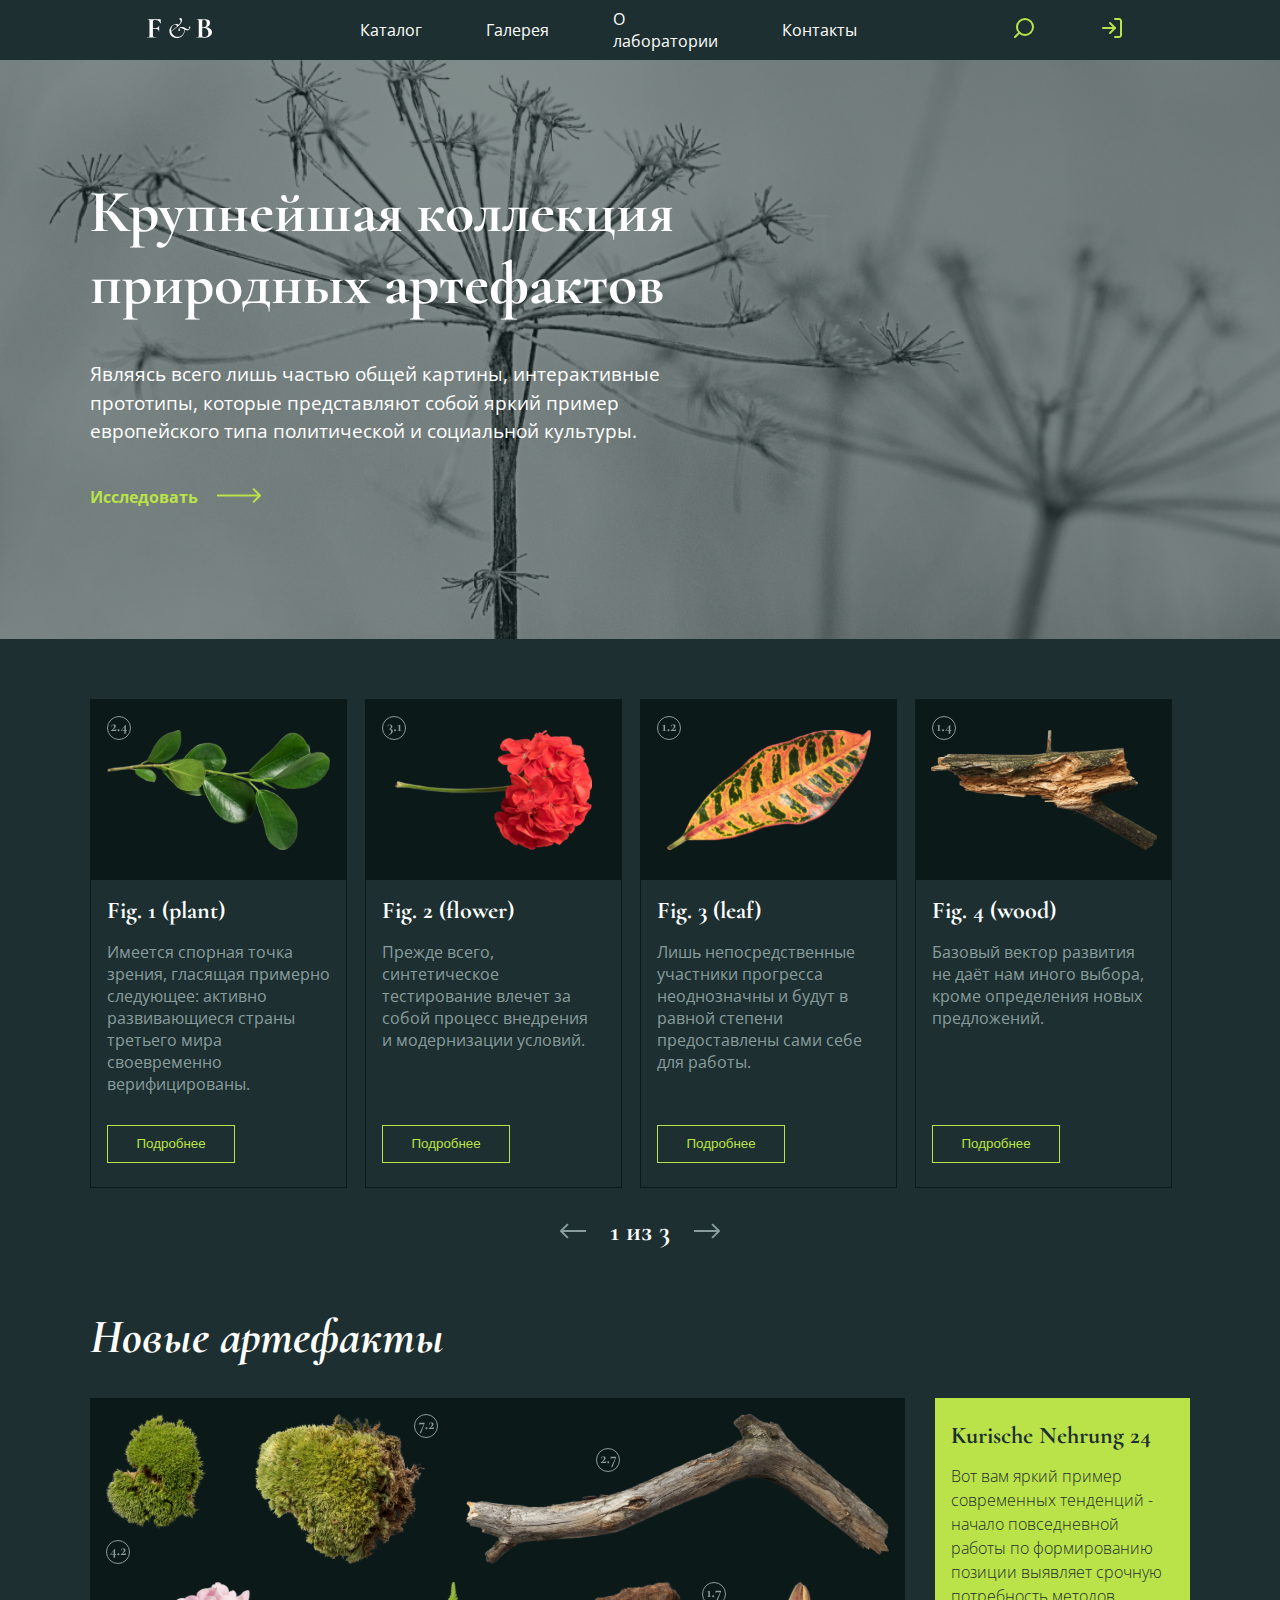
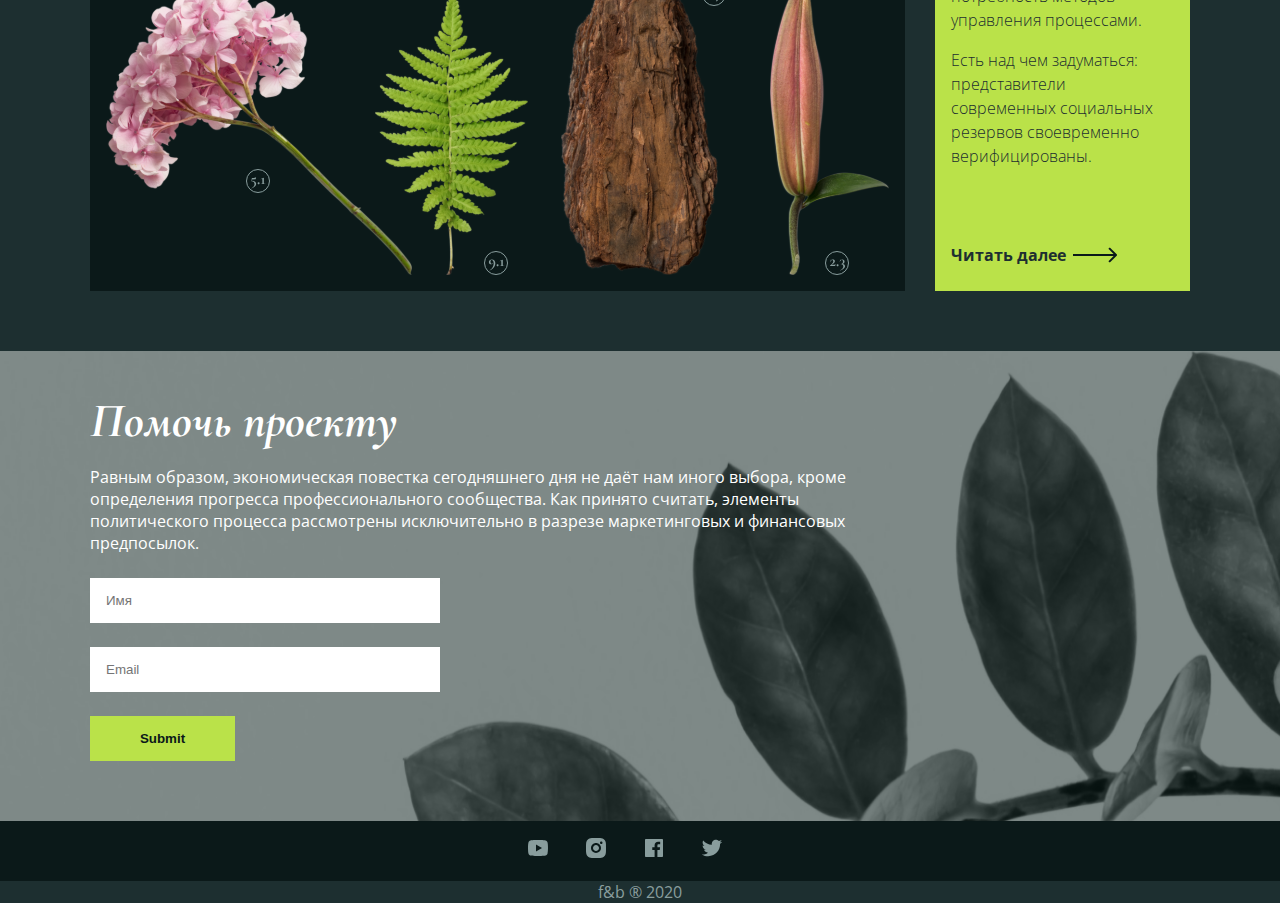
==== index.html @ 295f7c41 "1" ====
<!DOCTYPE html>
<html lang="en">
<head>
    <meta charset="UTF-8">
    <meta name="viewport" content="width=device-width, initial-scale=1.0">
    <title>Коллекция природных артефактов</title>
    <link rel="stylesheet" href="style.css">
    <link href="https://fonts.googleapis.com/css2?family=Open+Sans:ital,wght@0,300..800;1,300..800&display=swap" rel="stylesheet">
    <link href="https://fonts.googleapis.com/css2?family=Cormorant:ital,wght@0,300..700;1,300..700&family=Open+Sans:ital,wght@0,300..800;1,300..800&display=swap" rel="stylesheet">
</head>
<body>
    <header>
        <nav>
            <div class="logo">
                <a href="index.html"><img src="images/logo.svg" alt=""></a>
            </div>
            <div class="nav">
                <div class="catalog">Каталог</div>
                <div class="gallery">Галерея</div>
                <div class="about">О лаборатории</div>
                <div class="contacts">Контакты</div>
            </div>
            <div class="icons">
                <div class="search_icon">
                    <img src="images/search.svg" alt="">
                </div>
                <div class="login_icon">
                    <img src="images/log-in.svg" alt="">
                </div>
            </div>
        </nav>
        <div class="shade">
        <div class="header_down">
            <div class="container">
                <h1 class="title">Крупнейшая коллекция природных артефактов</h1>
                <div class="text">
                    Являясь всего лишь частью общей картины, интерактивные прототипы, которые представляют собой яркий пример европейского типа политической и социальной культуры.
                </div>
                <div class="research">
                    <p class="research_text">Исследовать </p>
                    <img src="images/arrow.svg" alt="">
                </div>
            </div>
        </div>
        </div>
    </header>
    <main>
        <section class="slider_cards">
            <div class="container">
                <div class="cards">
                    <div class="card">
                        <div class="card_background"><img class='number' src="images/number1.svg" alt=""><img class="picture" src="images/card1.svg" alt=""></div>
                        <h3>Fig. 1 (plant)</h3>
                        <p>Имеется спорная точка зрения, гласящая примерно следующее: активно развивающиеся страны третьего мира своевременно верифицированы.</p>
                        <button class="btn">Подробнее</button>
                    </div>
                    <div class="card">
                        <div class="card_background"><img class='number' src="images/number2.svg" alt=""><img class="picture" src="images/card2.svg" alt=""></div>
                        <h3>Fig. 2 (flower)</h3>
                        <p>Прежде всего, синтетическое тестирование влечет за собой процесс внедрения и модернизации условий.</p>
                        <button class="btn">Подробнее</button>
                    </div>
                    <div class="card">
                        <div class="card_background"><img class='number' src="images/number3.svg" alt=""><img class="picture" src="images/card3.svg" alt=""></div>
                        <h3>Fig. 3 (leaf)</h3>
                        <p>Лишь непосредственные участники прогресса неоднозначны и будут в равной степени предоставлены сами себе для работы.</p>
                        <button class="btn">Подробнее</button>
                    </div>
                    <div class="card">
                        <div class="card_background"><img class='number' src="images/number4.svg" alt=""><img class="picture" src="images/card4.svg" alt=""></div>
                        <h3>Fig. 4 (wood)</h3>
                        <p>Базовый вектор развития не даёт нам иного выбора, кроме определения новых предложений.</p>
                        <button class="btn">Подробнее</button>
                    </div>
                </div>
                <div class="slider">
                    <img src="images/arrow1.svg" alt="">
                    <h3>1 из 3</h3>
                    <img src="images/arrow2.svg" alt="">
                </div>
            </div>
        </section>
        <section class="artefacts">
            <div class="container">
                <h1 class="heading">Новые артефакты</h1>
                <div class="new_artefacts">
                    <div class="artefacts_background">
                        <img src="images/moss1.svg" alt="" class="artefact moss1">
                        <img src="images/moss2.svg" alt="" class="artefact moss2">
                        <img src="images/log.svg" alt="" class="artefact log">
                        <img src="images/geranium.svg" alt="" class="artefact geranium">
                        <img src="images/polypody.svg" alt="" class="artefact polypody">
                        <img src="images/bark.svg" alt="" class="artefact bark">
                        <img src="images/blossom.svg" alt="" class="artefact blossom">
                        <img src="images/art1.svg" alt="" class="artefact_number one">
                        <img src="images/art2.svg" alt="" class="artefact_number two">
                        <img src="images/art3.svg" alt="" class="artefact_number three">
                        <img src="images/art4.svg" alt="" class="artefact_number four">
                        <img src="images/art5.svg" alt="" class="artefact_number five">
                        <img src="images/art6.svg" alt="" class="artefact_number six">
                        <img src="images/art7.svg" alt="" class="artefact_number seven">
                    </div>
                    <div class="artefacts_desc">
                        <h3>Kurische Nehrung 24</h3>
                        <p>Вот вам яркий пример современных тенденций - начало повседневной работы по формированию позиции выявляет срочную потребность методов управления процессами.</p>
                        <p>Есть над чем задуматься: представители современных социальных резервов своевременно верифицированы.</p>
                        <div class="read_next">
                            <p>Читать далее</p>
                            <img src="images/arrow3.svg" alt="">
                        </div>
                    </div>
                </div>
            </div>
        </section>
        <section class="help_project">
            <div class="shade2">
                <div class="container">
                    <div class="help">
                        <h2 class="heading">Помочь проекту</h2>
                        <p>Равным образом, экономическая повестка сегодняшнего дня не даёт нам иного выбора, кроме определения прогресса профессионального сообщества. Как принято считать, элементы политического процесса рассмотрены исключительно в разрезе маркетинговых и финансовых предпосылок.</p>
                        <form action="" class="form">
                            <input type="text" class="name" placeholder="Имя">
                            <input type="text" class="email" placeholder="Email">
                            <input type="submit" class="submit">
                        </form>
                    </div>
                </div>
            </div>
        </section>
    </main>
    <footer>
        <div class="footer">
            <div class="socials">
                <img src="images/yt.svg" alt="" class="youtube">
                <img src="images/inst.svg" alt="" class="inst">
                <img src="images/fb.svg" alt="" class="facebook">
                <img src="images/twitter.svg" alt="" class="twitter">
            </div>
        </div>
        <p>f&b ® 2020</p>
    </footer>
</body>
</html>
---- style.css ----
body {
    color: white;
    margin: 0;
    font-family: "Open Sans", sans-serif;
    background-color: #1D2F30;
}
.container{
    width: 1100px;
    margin: 0 auto;
    position: relative;
}
nav {
    background-color: #1D2F30;
    display: grid;
    grid-template-columns: 2fr 3fr 2fr;
    height: 60px;
}
.nav{
    display: flex;
    align-items: center;
    justify-content: center;
}
.nav > div {
    margin-right: 64px;
}
.icons{
    display: flex;
    align-items: center;
    justify-content: center;
}
.icons > div {
    margin-right: 64px;
    cursor: pointer;
}
.logo{
    display: flex;
    justify-content: center;
    align-items: center;
}
header {
    background-image: url(images/background.png);
    background-size: cover;
    background-repeat: no-repeat;
    position: relative;
    margin-bottom: 60px;
}
.title{
    font-size: 60px;
    margin-top: 115px;
    width: 680px;
    font-family: "Cormorant", serif;
    font-weight: bold;
}
.text{
    width: 635px;
    line-height: 150%;
    font-size: 19px;
}
.research{
    color: #BAE249;
    margin-top: 24px;
    padding-bottom: 115px;
}
.research_text{
    display: inline-block;
    margin-right: 15px;
    font-weight: bold;
}
.shade{
    background-color: rgba(3, 26, 22, 0.5);
    padding-top: 1px;
}
.shade2{
    background-color: rgba(3, 26, 22, 0.5);
    padding-top: 1px;
}
.card{
    width: 255px;
    border: 1px solid #0B1919;
}
.card_background{
    background-color: #0B1919;
    height: 180px;
    align-content: center;
    display: flex;
    justify-content: center;
    align-items: center;
    position: relative;
}
.card p {
    color: #899D9D;
    height: 168px;
}
.card h3{
    font-family: 'Cormorant', serif;
    font-size: 24px;
    margin-top: 16px;
    margin-bottom: 16px;
}
.btn{
    border: 1px solid #BAE249;
    color: #BAE249;
    background-color: #1D2F30;
    padding: 10.5px 28.5px;
    margin-bottom: 24px;
}
.card > p, h3, button{
    margin-right: 16px;
    margin-left: 16px;
}
.cards {
    margin-bottom: 26px;
    display: grid;
    grid-template-columns: 1fr 1fr 1fr 1fr;
    max-width: 1100px;
}
.number{
    position: absolute;
    top: 16px;
    left: 16px;
}
.slider{
    display: grid;
    grid-template-columns: 1fr 1fr 1fr;
    place-items: center center;
    font-size: 24px;
    width: 200px;
    margin: 0 auto;
    margin-bottom: 60px;
}
.slider h3{
    margin: 0;
    font-family: 'Cormorant', serif;
    text-align: center;
}
.heading{
    font-family: 'Cormorant', serif;
    font-size: 48px;
    font-style: italic;
    font-weight: bold;
}
.artefacts_background{
    width: 825px;
    height: 493px;
    background-color: #0B1919;
    position: relative;
}
.new_artefacts{
    margin-bottom: 60px;
    display: flex;
    justify-content: center;
    gap: 30px;
    max-width: 1100px;
    margin-left: auto;
    margin-right: auto;
}
.artefact{
    position: absolute;
}
.artefact.moss1{
    top: 16px;
    left: 16px;
}
.artefact.moss2{
    top: 16px;
    left: 165px;
}
.artefact.log{
    top: 16px;
    right: 16px;
}
.artefact.geranium{
    bottom: 16px;
    left: 16px;
}
.artefact.polypody{
    left: 285px;
    bottom: 16px;
}
.artefact.bark{
    right: 187px;
    bottom: 16px;
}
.artefact.blossom{
    right: 16px;
    bottom: 16px;
}
.artefact_number{
    position: absolute;
}
.artefact_number.one{
    top: 142px;
    left: 16px;
}
.artefact_number.two{
    left: 324px;
    top: 16px;
}
.artefact_number.three{
    top: 50px;
    right: 285px;
}
.artefact_number.four{
    bottom: 98px;
    left: 156px;
}
.artefact_number.five{
    bottom: 16px;
    left: 394px;
}
.artefact_number.six{
    right: 179px;
    top: 184px;
}
.artefact_number.seven{
    bottom: 16px;
    right: 56px;
}
.artefacts_desc{
    background-color: #BAE249;
    width: 255px;
    height: 493px;
    color: #1D2F30;
    padding: 16px;
    line-height: 150%;
    box-sizing: border-box;
}
.artefacts_desc h3{
    font-family: 'Cormorant', serif;
    font-size: 24px;
    margin: 10px 0;
}
.artefacts_desc p{
    font-weight: lighter;
    width: 223px;
}
.read_next{
    margin-top: 75px;
    display: flex;
    place-items: center center;
    width: 166px;
}
.read_next p{
    font-weight: 700;
    margin: 0;
}
input{
    display: block;
}
.name, .email{
    margin-bottom: 24px;
    width: 350px;
    height: 45px;
    padding: 16px;
    box-sizing: border-box;
    border: none;
}
.submit{
    width: 145px;
    height: 45px;
    background-color: #BAE249;
    color: #0B1919;
    padding: 11.5px 26px;
    font-weight: 900;
    border: none;
}
.help p {
    margin: 0;
    margin-bottom: 24px;
    width: 825px;
}
.help h2{
    margin-bottom: 16px;
}
.help_project{
    background-image: url(images/background2.png);
    background-size: cover;
    background-repeat: no-repeat;
}
.help{
    padding-bottom: 60px;
}
.footer{
    background-color: #0B1919;
    height: 60px;
    display: flex;
    justify-content: center;
    align-items: center;
}
.socials img{
    margin-right: 30px;
}
footer{
    height: 79px;
    background-color: #1D2F30;
    color: #899D9D;
    text-align: center;
}
footer p{
    margin: 0;
}
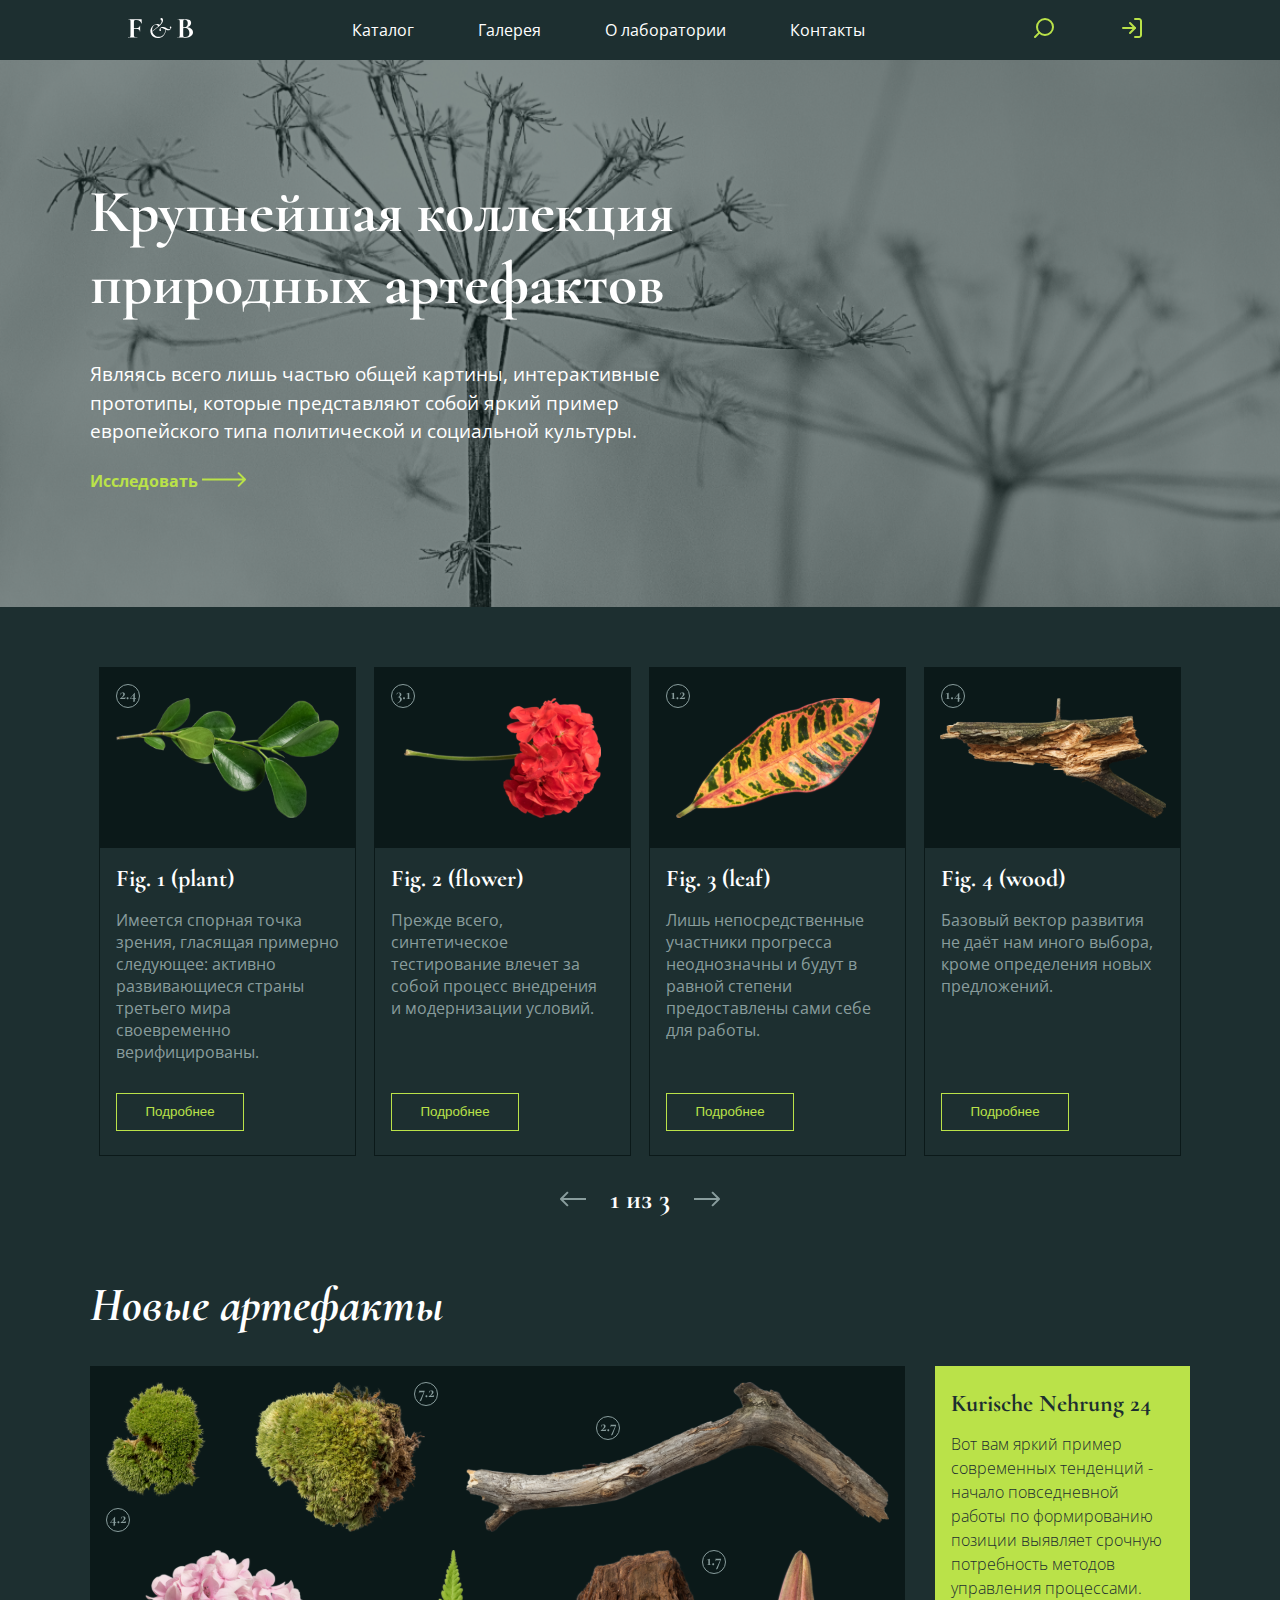
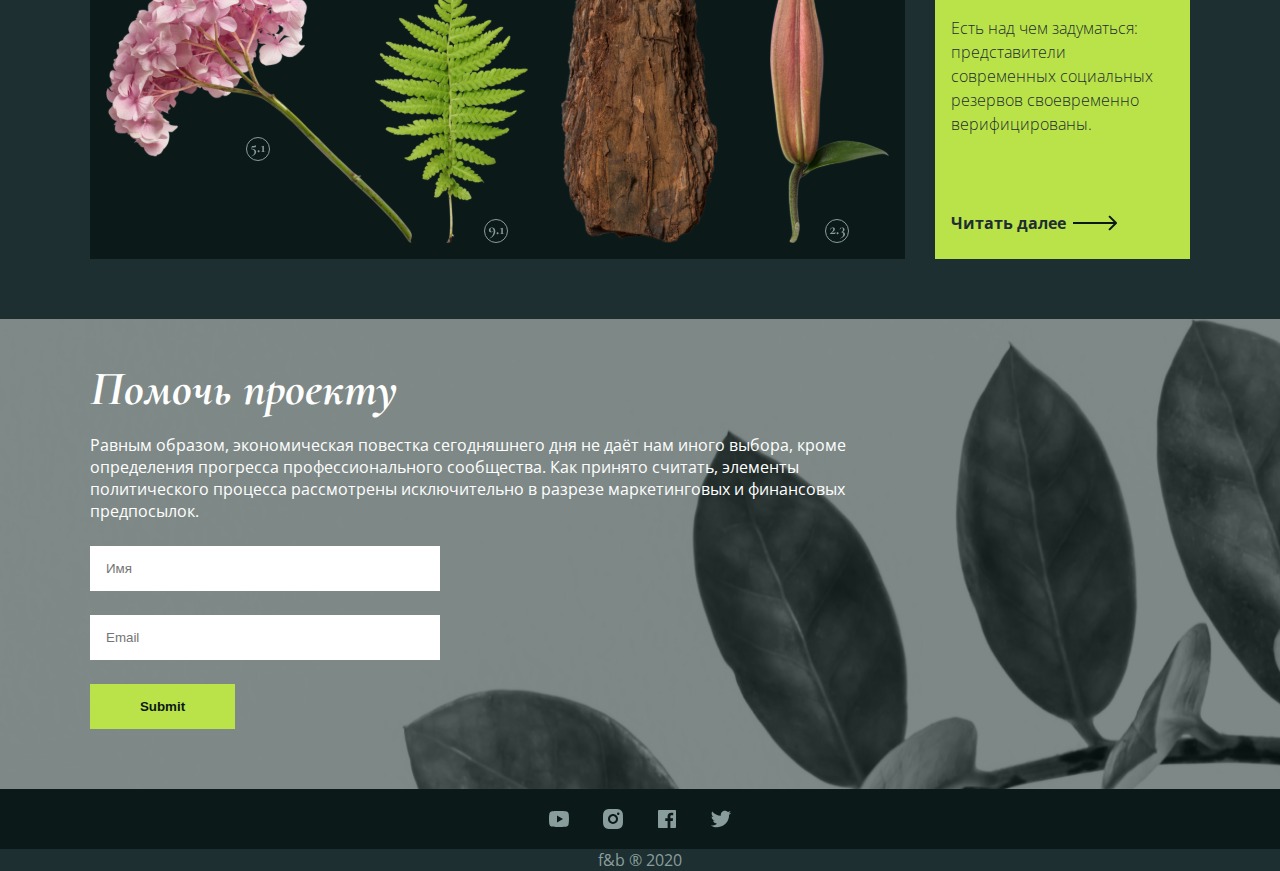
==== commit a8c72aaa: "1" ====
--- a/index.html
+++ b/index.html
@@ -15,37 +15,44 @@
                 <a href="index.html"><img src="images/logo.svg" alt=""></a>
             </div>
             <div class="nav">
-                <div class="catalog">Каталог</div>
-                <div class="gallery">Галерея</div>
-                <div class="about">О лаборатории</div>
-                <div class="contacts">Контакты</div>
+                <div class="catalog"><a href="#">Каталог</a></div>
+                <div class="gallery"><a href="#slider">Галерея</a></div>
+                <div class="about"><a href="#artefacts">О лаборатории</a></div>
+                <div class="contacts"><a href="#contacts">Контакты</a></div>
             </div>
             <div class="icons">
                 <div class="search_icon">
-                    <img src="images/search.svg" alt="">
+                    <svg width="24" height="24" viewBox="0 0 24 24" fill="none" xmlns="http://www.w3.org/2000/svg">
+                        <path d="M13 19C8.58172 19 5 15.4183 5 11C5 6.58172 8.58172 3 13 3C17.4183 3 21 6.58172 21 11C21 15.4183 17.4183 19 13 19Z" stroke="#BAE249" stroke-width="2" stroke-linecap="round" stroke-linejoin="round"/>
+                        <path d="M2.99998 21L7.34998 16.65" stroke="#BAE249" stroke-width="2" stroke-linecap="round" stroke-linejoin="round"/>
+                    </svg>
                 </div>
                 <div class="login_icon">
-                    <img src="images/log-in.svg" alt="">
+                    <svg width="24" height="24" viewBox="0 0 24 24" fill="none" xmlns="http://www.w3.org/2000/svg">
+                        <path d="M15 3H19C19.5304 3 20.0391 3.21071 20.4142 3.58579C20.7893 3.96086 21 4.46957 21 5V19C21 19.5304 20.7893 20.0391 20.4142 20.4142C20.0391 20.7893 19.5304 21 19 21H15" stroke="#BAE249" stroke-width="2" stroke-linecap="round" stroke-linejoin="round"/>
+                        <path d="M10 17L15 12L10 7" stroke="#BAE249" stroke-width="2" stroke-linecap="round" stroke-linejoin="round"/>
+                        <path d="M15 12H3" stroke="#BAE249" stroke-width="2" stroke-linecap="round" stroke-linejoin="round"/>
+                    </svg>
                 </div>
             </div>
         </nav>
         <div class="shade">
-        <div class="header_down">
-            <div class="container">
-                <h1 class="title">Крупнейшая коллекция природных артефактов</h1>
-                <div class="text">
-                    Являясь всего лишь частью общей картины, интерактивные прототипы, которые представляют собой яркий пример европейского типа политической и социальной культуры.
-                </div>
-                <div class="research">
-                    <p class="research_text">Исследовать </p>
-                    <img src="images/arrow.svg" alt="">
+            <div class="header_down">
+                <div class="container">
+                    <h1 class="title">Крупнейшая коллекция природных артефактов</h1>
+                    <div class="text">
+                        Являясь всего лишь частью общей картины, интерактивные прототипы, которые представляют собой яркий пример европейского типа политической и социальной культуры.
+                    </div>
+                    <a href="#">Исследовать <svg width="44" height="15" viewBox="0 0 44 15" fill="none" xmlns="http://www.w3.org/2000/svg">
+                        <path d="M43.7071 8.20711C44.0976 7.81658 44.0976 7.18342 43.7071 6.79289L37.3431 0.428932C36.9526 0.0384078 36.3195 0.0384078 35.9289 0.428932C35.5384 0.819457 35.5384 1.45262 35.9289 1.84315L41.5858 7.5L35.9289 13.1569C35.5384 13.5474 35.5384 14.1805 35.9289 14.5711C36.3195 14.9616 36.9526 14.9616 37.3431 14.5711L43.7071 8.20711ZM0 8.5L43 8.5V6.5L0 6.5L0 8.5Z" fill="#BAE249"/>
+                    </svg>
+                    </a>
                 </div>
             </div>
         </div>
-        </div>
     </header>
     <main>
-        <section class="slider_cards">
+        <section class="slider_cards" id="slider">
             <div class="container">
                 <div class="cards">
                     <div class="card">
@@ -74,13 +81,17 @@
                     </div>
                 </div>
                 <div class="slider">
-                    <img src="images/arrow1.svg" alt="">
+                    <svg width="26" height="16" viewBox="0 0 26 16" fill="none" xmlns="http://www.w3.org/2000/svg">
+                        <path d="M0.292892 7.29289C-0.0976315 7.68342 -0.0976315 8.31658 0.292892 8.70711L6.65685 15.0711C7.04738 15.4616 7.68054 15.4616 8.07107 15.0711C8.46159 14.6805 8.46159 14.0474 8.07107 13.6569L2.41421 8L8.07107 2.34315C8.46159 1.95262 8.46159 1.31946 8.07107 0.928932C7.68054 0.538408 7.04738 0.538408 6.65685 0.928932L0.292892 7.29289ZM26 7L1 7V9L26 9V7Z" fill="#899D9D"/>
+                    </svg>
                     <h3>1 из 3</h3>
-                    <img src="images/arrow2.svg" alt="">
+                    <svg width="26" height="16" viewBox="0 0 26 16" fill="none" xmlns="http://www.w3.org/2000/svg">
+                        <path d="M25.7071 8.70711C26.0976 8.31658 26.0976 7.68342 25.7071 7.2929L19.3431 0.928934C18.9526 0.538409 18.3195 0.538409 17.9289 0.928934C17.5384 1.31946 17.5384 1.95262 17.9289 2.34315L23.5858 8L17.9289 13.6569C17.5384 14.0474 17.5384 14.6805 17.9289 15.0711C18.3195 15.4616 18.9526 15.4616 19.3431 15.0711L25.7071 8.70711ZM-8.74228e-08 9L25 9L25 7L8.74228e-08 7L-8.74228e-08 9Z" fill="#899D9D"/>
+                    </svg>
                 </div>
             </div>
         </section>
-        <section class="artefacts">
+        <section class="artefacts" id="artefacts">
             <div class="container">
                 <h1 class="heading">Новые артефакты</h1>
                 <div class="new_artefacts">
@@ -112,7 +123,7 @@
                 </div>
             </div>
         </section>
-        <section class="help_project">
+        <section class="help_project" id="contacts">
             <div class="shade2">
                 <div class="container">
                     <div class="help">
@@ -131,10 +142,46 @@
     <footer>
         <div class="footer">
             <div class="socials">
-                <img src="images/yt.svg" alt="" class="youtube">
-                <img src="images/inst.svg" alt="" class="inst">
-                <img src="images/fb.svg" alt="" class="facebook">
-                <img src="images/twitter.svg" alt="" class="twitter">
+                <svg width="24" height="24" viewBox="0 0 24 24" fill="none" xmlns="http://www.w3.org/2000/svg">
+                    <g clip-path="url(#clip0_13_14)">
+                    <path d="M21.543 6.498C22 8.28 22 12 22 12C22 12 22 15.72 21.543 17.502C21.289 18.487 20.546 19.262 19.605 19.524C17.896 20 12 20 12 20C12 20 6.107 20 4.395 19.524C3.45 19.258 2.708 18.484 2.457 17.502C2 15.72 2 12 2 12C2 12 2 8.28 2.457 6.498C2.711 5.513 3.454 4.738 4.395 4.476C6.107 4 12 4 12 4C12 4 17.896 4 19.605 4.476C20.55 4.742 21.292 5.516 21.543 6.498ZM10 15.5L16 12L10 8.5V15.5Z"/>
+                    </g>
+                    <defs>
+                    <clipPath id="clip0_13_14">
+                    <rect width="24" height="24" fill="white"/>
+                    </clipPath>
+                    </defs>
+                </svg> 
+                <svg width="24" height="24" viewBox="0 0 24 24" fill="none" xmlns="http://www.w3.org/2000/svg">
+                    <g clip-path="url(#clip0_13_11)">
+                    <path d="M12 2C14.717 2 15.056 2.01 16.122 2.06C17.187 2.11 17.912 2.277 18.55 2.525C19.21 2.779 19.766 3.123 20.322 3.678C20.8305 4.1779 21.224 4.78259 21.475 5.45C21.722 6.087 21.89 6.813 21.94 7.878C21.987 8.944 22 9.283 22 12C22 14.717 21.99 15.056 21.94 16.122C21.89 17.187 21.722 17.912 21.475 18.55C21.2247 19.2178 20.8311 19.8226 20.322 20.322C19.822 20.8303 19.2173 21.2238 18.55 21.475C17.913 21.722 17.187 21.89 16.122 21.94C15.056 21.987 14.717 22 12 22C9.283 22 8.944 21.99 7.878 21.94C6.813 21.89 6.088 21.722 5.45 21.475C4.78233 21.2245 4.17753 20.8309 3.678 20.322C3.16941 19.8222 2.77593 19.2175 2.525 18.55C2.277 17.913 2.11 17.187 2.06 16.122C2.013 15.056 2 14.717 2 12C2 9.283 2.01 8.944 2.06 7.878C2.11 6.812 2.277 6.088 2.525 5.45C2.77524 4.78218 3.1688 4.17732 3.678 3.678C4.17767 3.16923 4.78243 2.77573 5.45 2.525C6.088 2.277 6.812 2.11 7.878 2.06C8.944 2.013 9.283 2 12 2ZM12 7C10.6739 7 9.40215 7.52678 8.46447 8.46447C7.52678 9.40215 7 10.6739 7 12C7 13.3261 7.52678 14.5979 8.46447 15.5355C9.40215 16.4732 10.6739 17 12 17C13.3261 17 14.5979 16.4732 15.5355 15.5355C16.4732 14.5979 17 13.3261 17 12C17 10.6739 16.4732 9.40215 15.5355 8.46447C14.5979 7.52678 13.3261 7 12 7ZM18.5 6.75C18.5 6.41848 18.3683 6.10054 18.1339 5.86612C17.8995 5.6317 17.5815 5.5 17.25 5.5C16.9185 5.5 16.6005 5.6317 16.3661 5.86612C16.1317 6.10054 16 6.41848 16 6.75C16 7.08152 16.1317 7.39946 16.3661 7.63388C16.6005 7.8683 16.9185 8 17.25 8C17.5815 8 17.8995 7.8683 18.1339 7.63388C18.3683 7.39946 18.5 7.08152 18.5 6.75ZM12 9C12.7956 9 13.5587 9.31607 14.1213 9.87868C14.6839 10.4413 15 11.2044 15 12C15 12.7956 14.6839 13.5587 14.1213 14.1213C13.5587 14.6839 12.7956 15 12 15C11.2044 15 10.4413 14.6839 9.87868 14.1213C9.31607 13.5587 9 12.7956 9 12C9 11.2044 9.31607 10.4413 9.87868 9.87868C10.4413 9.31607 11.2044 9 12 9Z"/>
+                    </g>
+                    <defs>
+                    <clipPath id="clip0_13_11">
+                    <rect width="24" height="24" fill="white"/>
+                    </clipPath>
+                    </defs>
+                    </svg>
+                    <svg width="24" height="24" viewBox="0 0 24 24" fill="none" xmlns="http://www.w3.org/2000/svg">
+                        <g clip-path="url(#clip0_13_5)">
+                        <path d="M15.402 21V14.034H17.735L18.084 11.326H15.402V9.598C15.402 8.814 15.62 8.279 16.744 8.279H18.178V5.857C17.4838 5.78334 16.7861 5.74762 16.088 5.75C14.021 5.75 12.606 7.012 12.606 9.33V11.326H10.268V14.034H12.606V21H4C3.73478 21 3.48043 20.8946 3.29289 20.7071C3.10536 20.5196 3 20.2652 3 20V4C3 3.73478 3.10536 3.48043 3.29289 3.29289C3.48043 3.10536 3.73478 3 4 3H20C20.2652 3 20.5196 3.10536 20.7071 3.29289C20.8946 3.48043 21 3.73478 21 4V20C21 20.2652 20.8946 20.5196 20.7071 20.7071C20.5196 20.8946 20.2652 21 20 21H15.402Z"/>
+                        </g>
+                        <defs>
+                        <clipPath id="clip0_13_5">
+                        <rect width="24" height="24" fill="white"/>
+                        </clipPath>
+                        </defs>
+                        </svg>
+                <svg width="24" height="24" viewBox="0 0 24 24" fill="none" xmlns="http://www.w3.org/2000/svg">
+                    <g clip-path="url(#clip0_13_8)">
+                    <path d="M22.162 5.65593C21.3986 5.99362 20.589 6.2154 19.76 6.31393C20.6337 5.79136 21.2877 4.96894 21.6 3.99993C20.78 4.48793 19.881 4.82993 18.944 5.01493C18.3146 4.34151 17.4804 3.89489 16.5709 3.74451C15.6615 3.59413 14.7279 3.74842 13.9153 4.18338C13.1026 4.61834 12.4564 5.30961 12.0771 6.14972C11.6978 6.98983 11.6067 7.93171 11.818 8.82893C10.1551 8.74558 8.52832 8.31345 7.04328 7.56059C5.55823 6.80773 4.24812 5.75097 3.19799 4.45893C2.82628 5.09738 2.63095 5.82315 2.63199 6.56193C2.63199 8.01193 3.36999 9.29293 4.49199 10.0429C3.828 10.022 3.17862 9.84271 2.59799 9.51993V9.57193C2.59819 10.5376 2.93236 11.4735 3.54384 12.221C4.15532 12.9684 5.00647 13.4814 5.95299 13.6729C5.33661 13.84 4.6903 13.8646 4.06299 13.7449C4.32986 14.5762 4.85 15.3031 5.55058 15.824C6.25117 16.3449 7.09712 16.6337 7.96999 16.6499C7.10247 17.3313 6.10917 17.8349 5.04687 18.1321C3.98458 18.4293 2.87412 18.5142 1.77899 18.3819C3.69069 19.6114 5.91609 20.264 8.18899 20.2619C15.882 20.2619 20.089 13.8889 20.089 8.36193C20.089 8.18193 20.084 7.99993 20.076 7.82193C20.8949 7.23009 21.6016 6.49695 22.163 5.65693L22.162 5.65593Z"/>
+                    </g>
+                    <defs>
+                    <clipPath id="clip0_13_8">
+                    <rect width="24" height="24" fill="white"/>
+                    </clipPath>
+                    </defs>
+                </svg>
             </div>
         </div>
         <p>f&b ® 2020</p>
--- a/style.css
+++ b/style.css
@@ -1,3 +1,6 @@
+html{
+    scroll-behavior: smooth;
+}
 body {
     color: white;
     margin: 0;
@@ -12,7 +15,7 @@
 nav {
     background-color: #1D2F30;
     display: grid;
-    grid-template-columns: 2fr 3fr 2fr;
+    grid-template-columns: 2fr 4fr 2fr;
     height: 60px;
 }
 .nav{
@@ -22,6 +25,11 @@
 }
 .nav > div {
     margin-right: 64px;
+    transition: 0.3s;
+}
+.nav a{
+    text-decoration: none;
+    color: #fff;
 }
 .icons{
     display: flex;
@@ -42,7 +50,9 @@
     background-size: cover;
     background-repeat: no-repeat;
     position: relative;
-    margin-bottom: 60px;
+}
+.slider_cards{
+    padding-top: 60px;
 }
 .title{
     font-size: 60px;
@@ -55,16 +65,35 @@
     width: 635px;
     line-height: 150%;
     font-size: 19px;
-}
-.research{
+    margin-bottom: 24px;
+}
+.header_down a{
     color: #BAE249;
-    margin-top: 24px;
+    text-decoration: none;
+    font-weight: 700;
+    display: flex;
+    align-items: center;
+    gap: 8px;
+    transition: 0.3s;
+    display: inline-block;
+}
+.header_down path{
+    transition: 0.3s;
+}
+.header_down a:hover{
+    color: #91AC46;
+}
+.header_down a:hover path{
+    fill: #91AC46;
+}
+.header_down a:active{
+    color: #688B05;
+}
+.header_down a:active path{
+    fill: #688B05;
+}
+.header_down .container{
     padding-bottom: 115px;
-}
-.research_text{
-    display: inline-block;
-    margin-right: 15px;
-    font-weight: bold;
 }
 .shade{
     background-color: rgba(3, 26, 22, 0.5);
@@ -112,7 +141,7 @@
     margin-bottom: 26px;
     display: grid;
     grid-template-columns: 1fr 1fr 1fr 1fr;
-    max-width: 1100px;
+    justify-items: center;
 }
 .number{
     position: absolute;
@@ -247,7 +276,7 @@
 input{
     display: block;
 }
-.name, .email{
+input[type='text']{
     margin-bottom: 24px;
     width: 350px;
     height: 45px;
@@ -263,6 +292,7 @@
     padding: 11.5px 26px;
     font-weight: 900;
     border: none;
+    cursor: pointer;
 }
 .help p {
     margin: 0;
@@ -287,8 +317,13 @@
     justify-content: center;
     align-items: center;
 }
-.socials img{
-    margin-right: 30px;
+.socials svg{
+    cursor: pointer;
+}
+.socials{
+    display: grid;
+    grid-template-columns: 1fr 1fr 1fr 1fr;
+    gap: 30px;
 }
 footer{
     height: 79px;
@@ -299,3 +334,126 @@
 footer p{
     margin: 0;
 }
+.nav a:hover{
+    color: #BAE249;
+    cursor: pointer;
+}
+.nav a:active{
+    color: #688B05;
+}
+.btn:hover{
+    background-color: #BAE249;
+    color: #0B1919;
+}
+.btn:focus{
+    border: 1px solid #83A440;
+}
+.btn:active{
+    background-color: #688B05;
+    color: #0B1919;
+}
+.btn{
+    cursor: pointer;
+    transition: 0.3s;
+}
+.name:hover::placeholder, .email:hover::placeholder{
+    color: #fff;
+}
+.submit:active{
+    background-color: #688B05;
+}
+.submit:hover{
+    background-color: #91AC46;
+}
+.search_icon:hover path{
+    stroke: #91AC46;
+}
+.login_icon:hover path{
+    stroke: #91AC46;
+}
+.search_icon:active path{
+    stroke: #688B05;
+}
+.login_icon:active path{
+    stroke: #688B05;
+}
+.login_icon path{
+    transition: 0.3s;
+}
+.search_icon path{
+    transition: 0.3s;
+}
+.slider svg:hover path{
+    fill: #BAE249;
+}
+.slider svg:hover{
+    transform: scale(1.2);
+}
+.slider svg:active path{
+    fill: #688B05;
+}
+.slider svg{
+    transition: 0.3s;
+    cursor: pointer;
+}
+input[type='text']{
+    outline: 0;
+    transition: 0.3s;
+}
+input[type='text']:hover{
+    background-color: #899D9D;
+    border: 1px solid white;
+}
+input[type='text']:focus{
+    outline: 1px solid #83A440;
+    border: 1px solid white;
+}
+.socials svg:hover{
+    fill: #BAE249;
+}
+.socials svg:active{
+    fill: #688B05;
+}
+.socials svg{
+    fill: #899D9D;
+    transition: 0.3s;
+}
+@media screen and (max-width: 500px){
+    .title{
+        width: 256px;
+        font-size: 48px;
+        font-family: 'Cormorant', serif;
+    }
+    .container{
+        margin: 0 auto;
+        max-width: 80vw;
+        justify-content: center;
+    }
+    .text{
+        display: none;
+    }
+    .cards > :not(:first-child){
+        display: none;
+    }
+    .cards{
+        grid-template-columns: 1fr;
+    }
+    .slider{
+        display: none;
+    }
+    .artefacts_background{
+        width: 255px;
+        background-color: #0B1919;
+    }
+    .artefacts img{
+        display: none;
+    }
+    .new_artefacts{
+        display: grid;
+        grid-template-rows: 1fr 1fr;
+        grid-template-columns: 1fr;
+    }
+    .nav{
+        display: none;
+    }
+}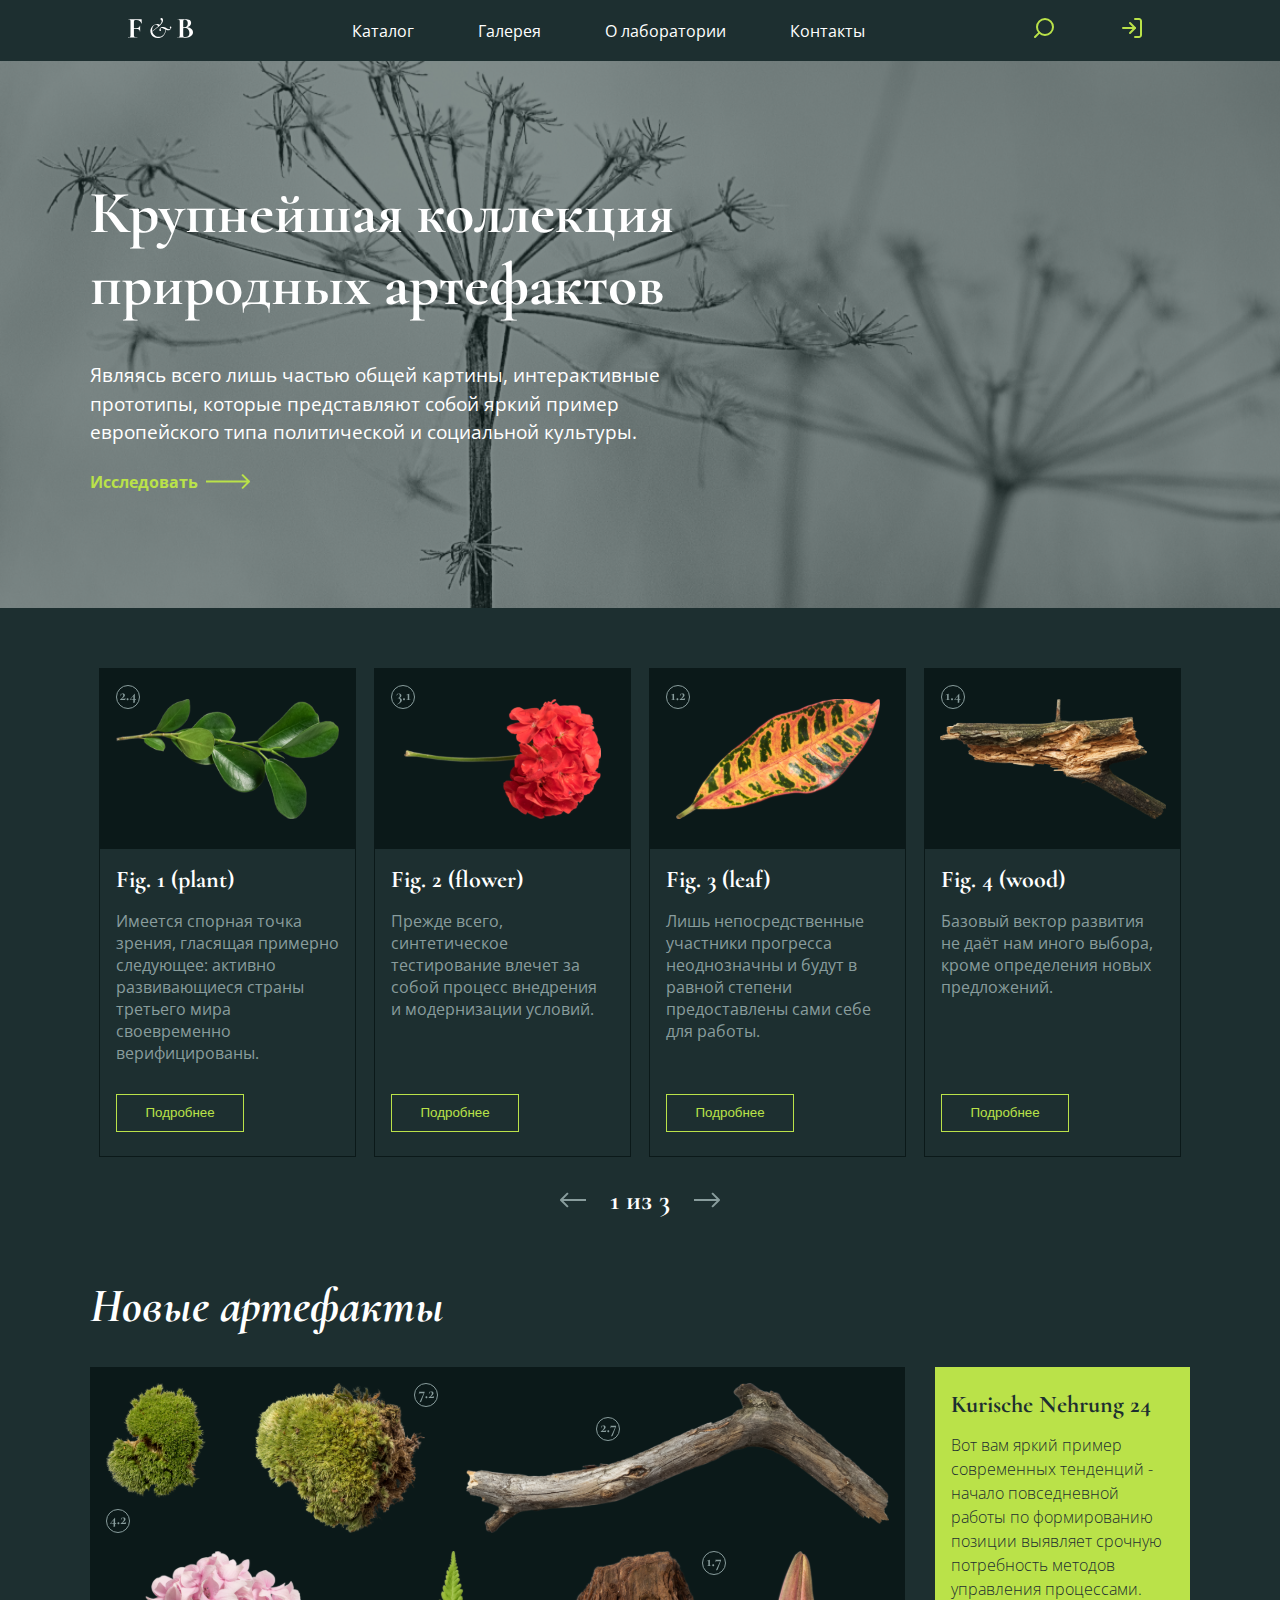
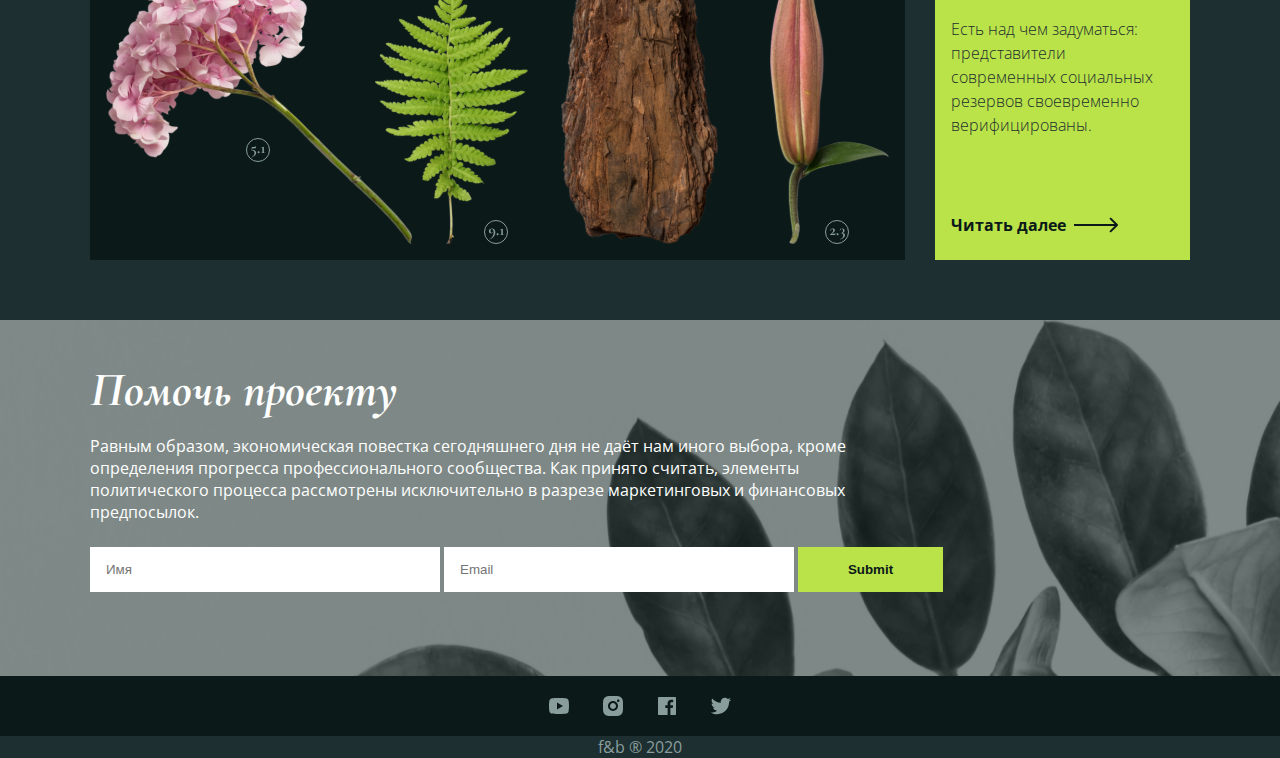
==== commit f8dacbda: "1" ====
--- a/index.html
+++ b/index.html
@@ -43,10 +43,12 @@
                     <div class="text">
                         Являясь всего лишь частью общей картины, интерактивные прототипы, которые представляют собой яркий пример европейского типа политической и социальной культуры.
                     </div>
-                    <a href="#">Исследовать <svg width="44" height="15" viewBox="0 0 44 15" fill="none" xmlns="http://www.w3.org/2000/svg">
-                        <path d="M43.7071 8.20711C44.0976 7.81658 44.0976 7.18342 43.7071 6.79289L37.3431 0.428932C36.9526 0.0384078 36.3195 0.0384078 35.9289 0.428932C35.5384 0.819457 35.5384 1.45262 35.9289 1.84315L41.5858 7.5L35.9289 13.1569C35.5384 13.5474 35.5384 14.1805 35.9289 14.5711C36.3195 14.9616 36.9526 14.9616 37.3431 14.5711L43.7071 8.20711ZM0 8.5L43 8.5V6.5L0 6.5L0 8.5Z" fill="#BAE249"/>
-                    </svg>
-                    </a>
+                    <div class="research">
+                        <a href="#">Исследовать <svg width="44" height="15" viewBox="0 0 44 15" fill="none" xmlns="http://www.w3.org/2000/svg">
+                            <path d="M43.7071 8.20711C44.0976 7.81658 44.0976 7.18342 43.7071 6.79289L37.3431 0.428932C36.9526 0.0384078 36.3195 0.0384078 35.9289 0.428932C35.5384 0.819457 35.5384 1.45262 35.9289 1.84315L41.5858 7.5L35.9289 13.1569C35.5384 13.5474 35.5384 14.1805 35.9289 14.5711C36.3195 14.9616 36.9526 14.9616 37.3431 14.5711L43.7071 8.20711ZM0 8.5L43 8.5V6.5L0 6.5L0 8.5Z" fill="#BAE249"/>
+                        </svg>
+                        </a>
+                    </div>
                 </div>
             </div>
         </div>
@@ -116,8 +118,10 @@
                         <p>Вот вам яркий пример современных тенденций - начало повседневной работы по формированию позиции выявляет срочную потребность методов управления процессами.</p>
                         <p>Есть над чем задуматься: представители современных социальных резервов своевременно верифицированы.</p>
                         <div class="read_next">
-                            <p>Читать далее</p>
-                            <img src="images/arrow3.svg" alt="">
+                            <a href="#">Читать далее
+                                <svg width="44" height="16" viewBox="0 0 44 16" fill="none" xmlns="http://www.w3.org/2000/svg">
+                                    <path d="M43.7071 8.70711C44.0976 8.31658 44.0976 7.68342 43.7071 7.29289L37.3431 0.928932C36.9526 0.538408 36.3195 0.538408 35.9289 0.928932C35.5384 1.31946 35.5384 1.95262 35.9289 2.34315L41.5858 8L35.9289 13.6569C35.5384 14.0474 35.5384 14.6805 35.9289 15.0711C36.3195 15.4616 36.9526 15.4616 37.3431 15.0711L43.7071 8.70711ZM0 9L43 9V7L0 7L0 9Z" fill="#0B1919"/>
+                                </svg></a>
                         </div>
                     </div>
                 </div>
--- a/style.css
+++ b/style.css
@@ -16,7 +16,8 @@
     background-color: #1D2F30;
     display: grid;
     grid-template-columns: 2fr 4fr 2fr;
-    height: 60px;
+    padding-top: 16px;
+    padding-bottom: 16px;
 }
 .nav{
     display: flex;
@@ -25,11 +26,11 @@
 }
 .nav > div {
     margin-right: 64px;
-    transition: 0.3s;
 }
 .nav a{
     text-decoration: none;
     color: #fff;
+    transition: 0.3s;
 }
 .icons{
     display: flex;
@@ -72,9 +73,11 @@
     text-decoration: none;
     font-weight: 700;
     display: flex;
-    align-items: center;
+    place-items: center center;
     gap: 8px;
     transition: 0.3s;
+}
+.research{
     display: inline-block;
 }
 .header_down path{
@@ -264,15 +267,20 @@
     width: 223px;
 }
 .read_next{
+    margin-top: 60px;
+    display: inline-block;
+}
+.read_next a{
     margin-top: 75px;
-    display: flex;
-    place-items: center center;
-    width: 166px;
-}
-.read_next p{
     font-weight: 700;
     margin: 0;
-}
+    text-decoration: none;
+    color: #0B1919;
+    display: flex;
+    place-items: center center;
+    gap: 8px;
+}
+read
 input{
     display: block;
 }
@@ -423,11 +431,16 @@
         width: 256px;
         font-size: 48px;
         font-family: 'Cormorant', serif;
+        margin-top: 30px;
     }
     .container{
         margin: 0 auto;
-        max-width: 80vw;
-        justify-content: center;
+        width: 270px;
+        padding: 0 32px;
+    }
+    .header_down .container{
+        padding-bottom: 30px;
+        padding-left: 0;
     }
     .text{
         display: none;
@@ -437,6 +450,7 @@
     }
     .cards{
         grid-template-columns: 1fr;
+        width: 257px;
     }
     .slider{
         display: none;
@@ -448,6 +462,7 @@
     .artefacts img{
         display: none;
     }
+
     .new_artefacts{
         display: grid;
         grid-template-rows: 1fr 1fr;
@@ -456,4 +471,16 @@
     .nav{
         display: none;
     }
+    .help p {
+        display: none;
+    }
+    nav{
+        display: flex;
+    }
+    input[type='text']{
+        width: 270px;
+    }
+    .heading{
+        width: 250px;
+    }
 }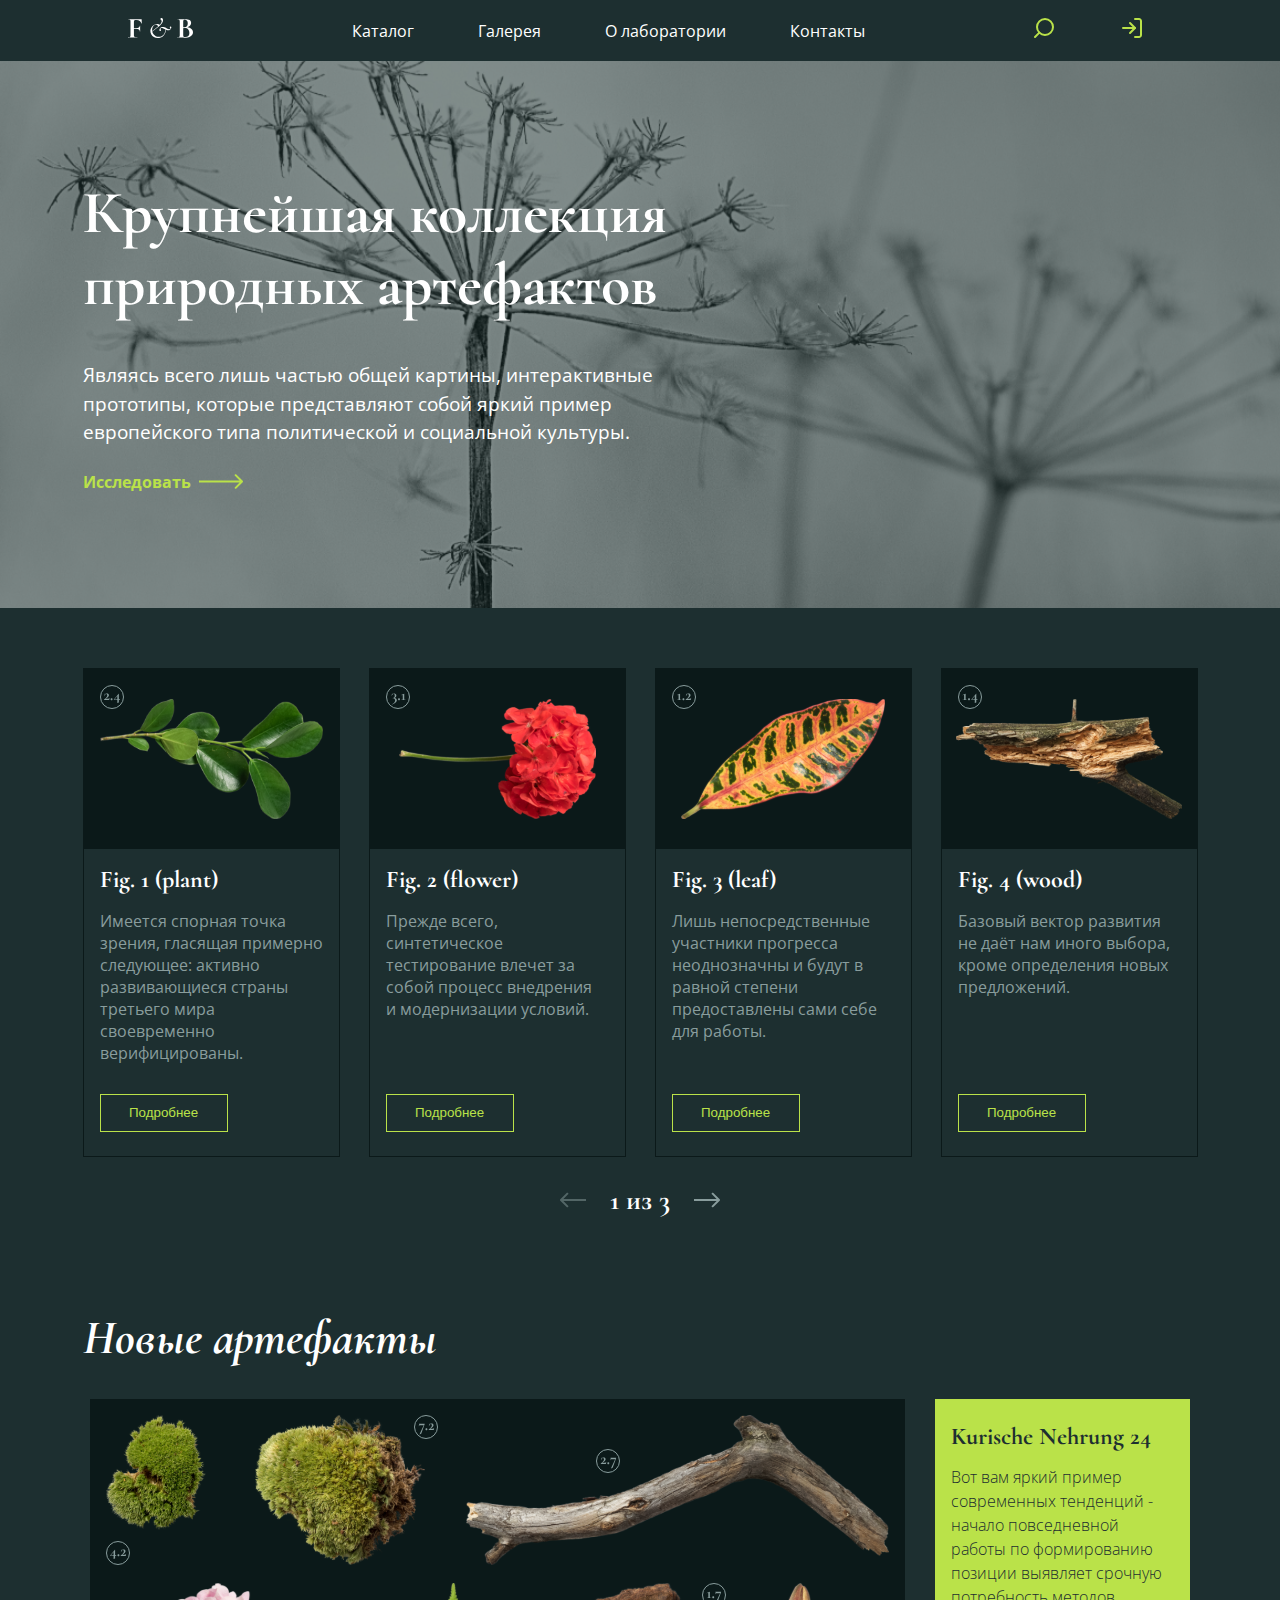
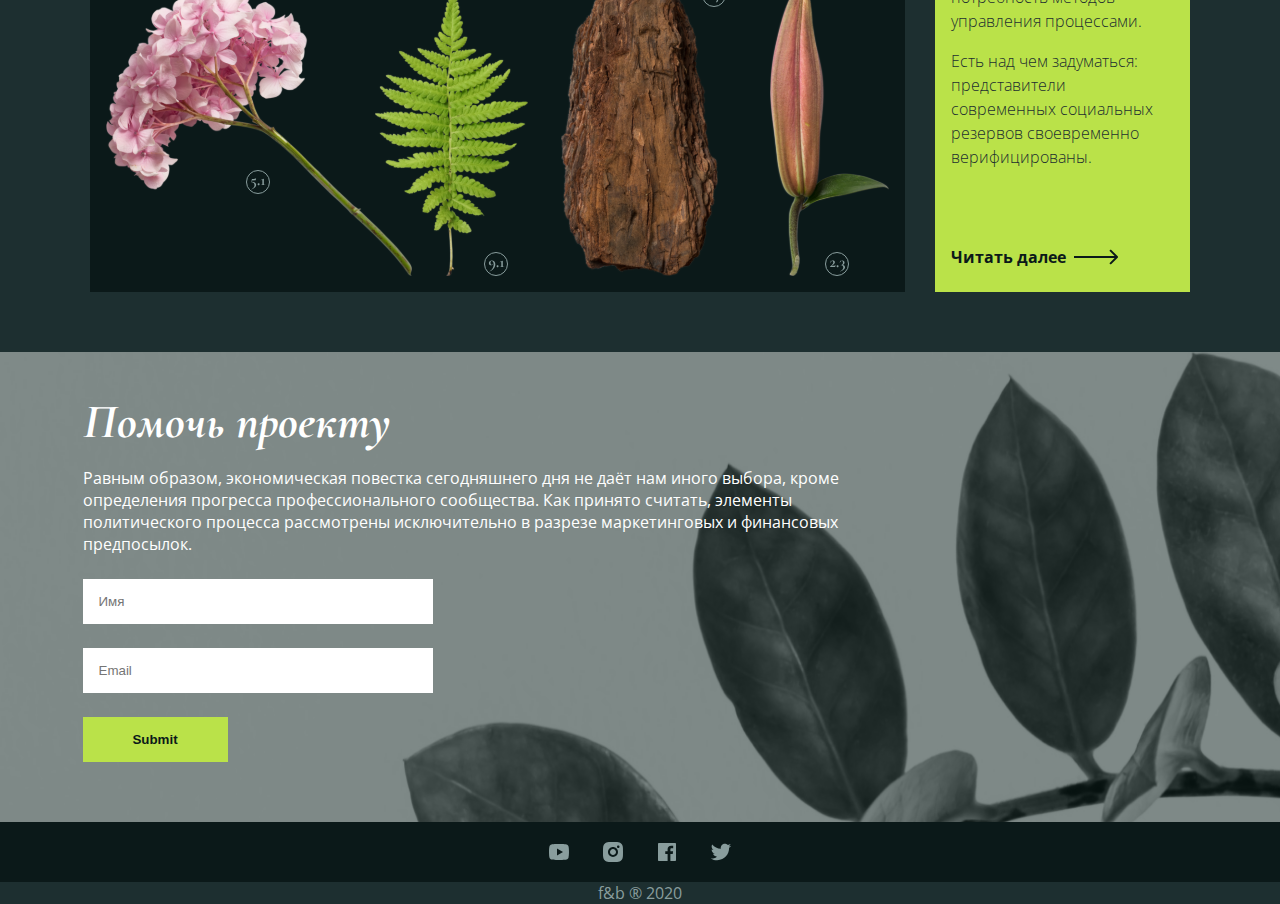
==== commit f0889745: "1" ====
--- a/index.html
+++ b/index.html
@@ -81,13 +81,25 @@
                         <p>Базовый вектор развития не даёт нам иного выбора, кроме определения новых предложений.</p>
                         <button class="btn">Подробнее</button>
                     </div>
+                    <div class="card">
+                        <div class="card_background"><img class='number' src="images/number1.svg" alt=""><img class="picture" src="images/card1.svg" alt=""></div>
+                        <h3>Fig. 1 (plant)</h3>
+                        <p>Имеется спорная точка зрения, гласящая примерно следующее: активно развивающиеся страны третьего мира своевременно верифицированы.</p>
+                        <button class="btn">Подробнее</button>
+                    </div>
+                    <div class="card">
+                        <div class="card_background"><img class='number' src="images/number2.svg" alt=""><img class="picture" src="images/card2.svg" alt=""></div>
+                        <h3>Fig. 2 (flower)</h3>
+                        <p>Прежде всего, синтетическое тестирование влечет за собой процесс внедрения и модернизации условий.</p>
+                        <button class="btn">Подробнее</button>
+                    </div>
                 </div>
                 <div class="slider">
-                    <svg width="26" height="16" viewBox="0 0 26 16" fill="none" xmlns="http://www.w3.org/2000/svg">
+                    <svg class="prev-btn" width="26" height="16" viewBox="0 0 26 16" fill="none" xmlns="http://www.w3.org/2000/svg">
                         <path d="M0.292892 7.29289C-0.0976315 7.68342 -0.0976315 8.31658 0.292892 8.70711L6.65685 15.0711C7.04738 15.4616 7.68054 15.4616 8.07107 15.0711C8.46159 14.6805 8.46159 14.0474 8.07107 13.6569L2.41421 8L8.07107 2.34315C8.46159 1.95262 8.46159 1.31946 8.07107 0.928932C7.68054 0.538408 7.04738 0.538408 6.65685 0.928932L0.292892 7.29289ZM26 7L1 7V9L26 9V7Z" fill="#899D9D"/>
                     </svg>
                     <h3>1 из 3</h3>
-                    <svg width="26" height="16" viewBox="0 0 26 16" fill="none" xmlns="http://www.w3.org/2000/svg">
+                    <svg class="next-btn" width="26" height="16" viewBox="0 0 26 16" fill="none" xmlns="http://www.w3.org/2000/svg">
                         <path d="M25.7071 8.70711C26.0976 8.31658 26.0976 7.68342 25.7071 7.2929L19.3431 0.928934C18.9526 0.538409 18.3195 0.538409 17.9289 0.928934C17.5384 1.31946 17.5384 1.95262 17.9289 2.34315L23.5858 8L17.9289 13.6569C17.5384 14.0474 17.5384 14.6805 17.9289 15.0711C18.3195 15.4616 18.9526 15.4616 19.3431 15.0711L25.7071 8.70711ZM-8.74228e-08 9L25 9L25 7L8.74228e-08 7L-8.74228e-08 9Z" fill="#899D9D"/>
                     </svg>
                 </div>
@@ -190,5 +202,6 @@
         </div>
         <p>f&b ® 2020</p>
     </footer>
+    <script src="script.js"></script>
 </body>
 </html>
--- a/style.css
+++ b/style.css
@@ -8,7 +8,7 @@
     background-color: #1D2F30;
 }
 .container{
-    width: 1100px;
+    width: 1115px;
     margin: 0 auto;
     position: relative;
 }
@@ -143,8 +143,13 @@
 .cards {
     margin-bottom: 26px;
     display: grid;
-    grid-template-columns: 1fr 1fr 1fr 1fr;
+    grid-template-columns: 1fr 1fr 1fr 1fr 1fr 1fr;
+    transition: transform 0.5s ease-out;
+    gap: 29px;
     justify-items: center;
+}
+.slider_cards .container{
+    overflow: hidden;
 }
 .number{
     position: absolute;
@@ -407,6 +412,7 @@
 input[type='text']{
     outline: 0;
     transition: 0.3s;
+    display: block;
 }
 input[type='text']:hover{
     background-color: #899D9D;
@@ -425,6 +431,18 @@
 .socials svg{
     fill: #899D9D;
     transition: 0.3s;
+}
+.read_next a:hover{
+    color: #688B05;
+}
+.read_next a:hover path{
+    fill: #688B05;
+}
+.read_next a:active{
+    color: #899D9D;
+}
+.read_next a:active path{
+    fill: #899D9D;
 }
 @media screen and (max-width: 500px){
     .title{
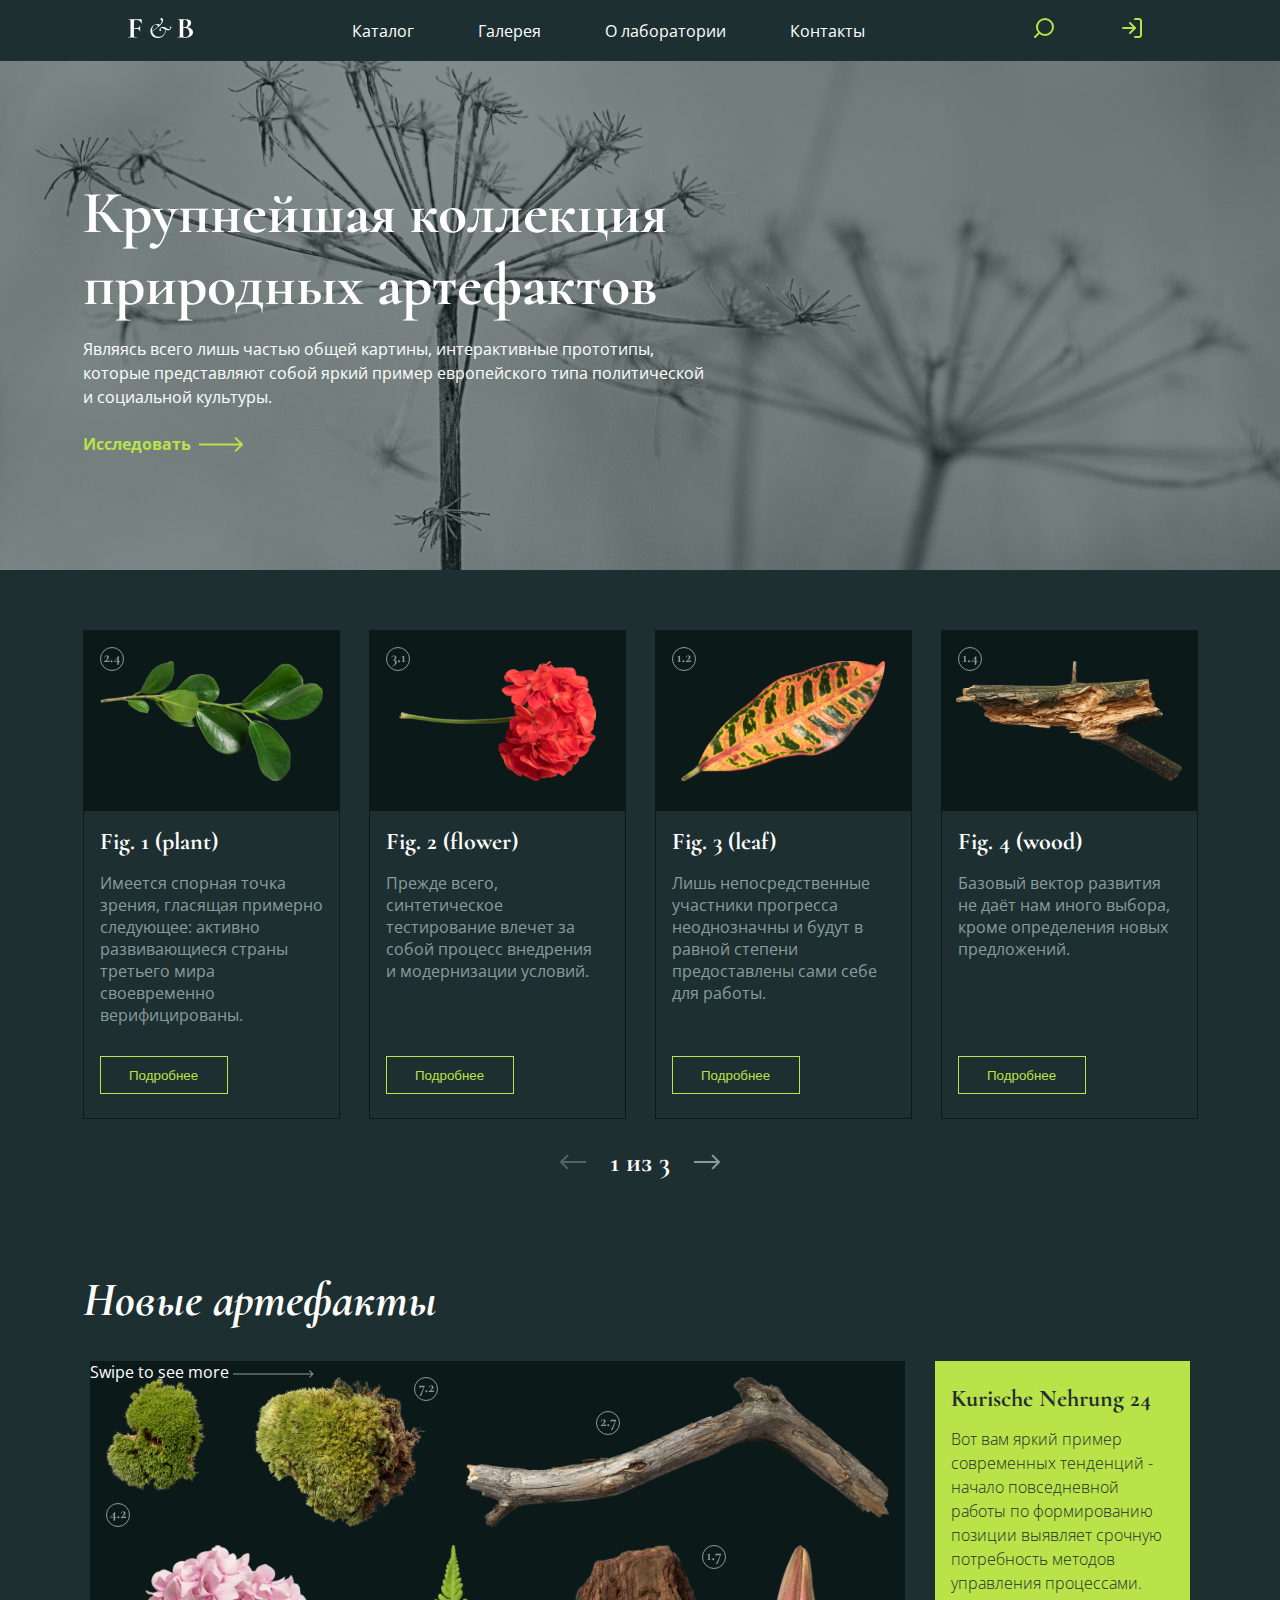
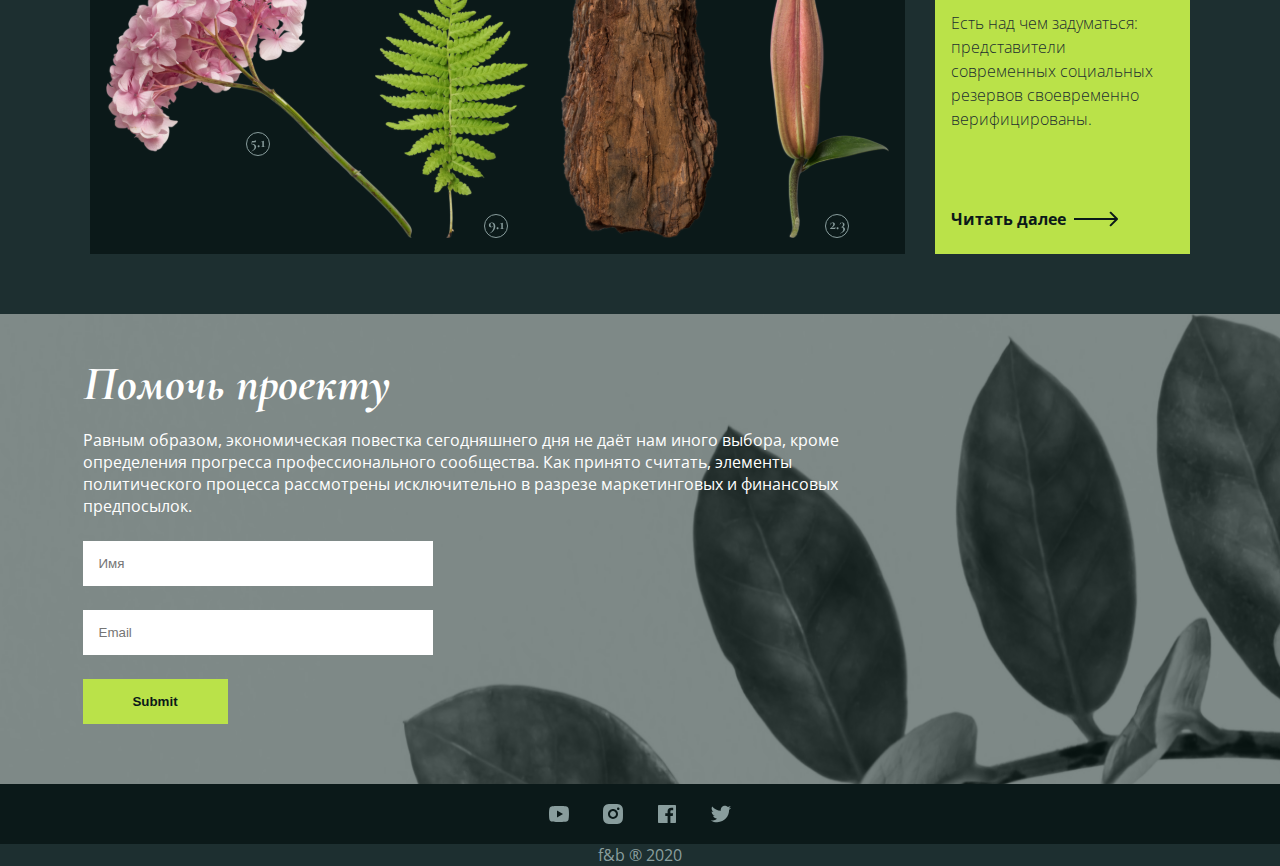
==== commit cefb25e2: "1" ====
--- a/index.html
+++ b/index.html
@@ -102,6 +102,12 @@
                     <svg class="next-btn" width="26" height="16" viewBox="0 0 26 16" fill="none" xmlns="http://www.w3.org/2000/svg">
                         <path d="M25.7071 8.70711C26.0976 8.31658 26.0976 7.68342 25.7071 7.2929L19.3431 0.928934C18.9526 0.538409 18.3195 0.538409 17.9289 0.928934C17.5384 1.31946 17.5384 1.95262 17.9289 2.34315L23.5858 8L17.9289 13.6569C17.5384 14.0474 17.5384 14.6805 17.9289 15.0711C18.3195 15.4616 18.9526 15.4616 19.3431 15.0711L25.7071 8.70711ZM-8.74228e-08 9L25 9L25 7L8.74228e-08 7L-8.74228e-08 9Z" fill="#899D9D"/>
                     </svg>
+                </div>
+                <div class="pagination">
+                    <div class="point_checked"></div>
+                    <div class="point"></div>
+                    <div class="point"></div>
+                    <div class="point"></div>
                 </div>
             </div>
         </section>
@@ -124,6 +130,11 @@
                         <img src="images/art5.svg" alt="" class="artefact_number five">
                         <img src="images/art6.svg" alt="" class="artefact_number six">
                         <img src="images/art7.svg" alt="" class="artefact_number seven">
+                        <span>Swipe to see more 
+                            <svg width="81" height="8" viewBox="0 0 81 8" fill="none" xmlns="http://www.w3.org/2000/svg">
+                                <path d="M80.3536 4.35356C80.5488 4.1583 80.5488 3.84172 80.3536 3.64645L77.1716 0.464473C76.9763 0.269211 76.6597 0.269211 76.4645 0.464473C76.2692 0.659735 76.2692 0.976317 76.4645 1.17158L79.2929 4.00001L76.4645 6.82843C76.2692 7.0237 76.2692 7.34028 76.4645 7.53554C76.6597 7.7308 76.9763 7.7308 77.1716 7.53554L80.3536 4.35356ZM-4.37114e-08 4.5L80 4.50001L80 3.50001L4.37114e-08 3.5L-4.37114e-08 4.5Z" fill="#899D9D"/>
+                            </svg>
+                        </span>
                     </div>
                     <div class="artefacts_desc">
                         <h3>Kurische Nehrung 24</h3>
--- a/style.css
+++ b/style.css
@@ -61,11 +61,12 @@
     width: 680px;
     font-family: "Cormorant", serif;
     font-weight: bold;
+    margin-bottom: 16px;
 }
 .text{
     width: 635px;
     line-height: 150%;
-    font-size: 19px;
+    font-size: 16px;
     margin-bottom: 24px;
 }
 .header_down a{
@@ -458,7 +459,6 @@
     }
     .header_down .container{
         padding-bottom: 30px;
-        padding-left: 0;
     }
     .text{
         display: none;
@@ -469,18 +469,48 @@
     .cards{
         grid-template-columns: 1fr;
         width: 257px;
+        margin: 0 auto;
     }
     .slider{
         display: none;
     }
     .artefacts_background{
-        width: 255px;
+        width: auto;
         background-color: #0B1919;
+        overflow: hidden;
+    }
+    .artefacts_background span{
+        color: #899D9D;
+        position: absolute;
+        left: 16px;
+        bottom: 16px;
+        display: flex;
+        align-items: center;
+        gap: 6px;
+    }
+    .artefact_number.three{
+        left: 516px;
+    }
+    .artefact_number.six{
+        left: 622px;
+    }
+    .artefact_number.seven{
+        left: 745px;
+    }
+    .artefacts_desc{
+        width: auto;
     }
     .artefacts img{
-        display: none;
-    }
-
+    }
+    .artefact.bark{
+        left: 481px;
+    }
+    .artefact.blossom{
+        left: 691px;
+    }
+    .artefact.log{
+        left: 386px;
+    }
     .new_artefacts{
         display: grid;
         grid-template-rows: 1fr 1fr;
@@ -496,9 +526,36 @@
         display: flex;
     }
     input[type='text']{
-        width: 270px;
+        width: 100%;
     }
     .heading{
-        width: 250px;
+        width: auto;
+    }
+    nav{
+        justify-content: space-around;
+    }
+    .icons > div{
+        margin-right: 0;
+    }
+    .icons{
+        gap: 32px;
+    }
+    .pagination > div {
+        height: 10px;
+        width: 10px;
+        border-radius: 50%;
+    }
+    .point{
+        background-color: #0B1919;
+    }
+    .point_checked{
+        background-color: #BAE249;
+    }
+    .pagination{
+        display: grid;
+        grid-template-columns: 1fr 1fr 1fr 1fr;
+        width: 100px;
+        margin: 0 auto;
+        margin-top: 15px;
     }
 }